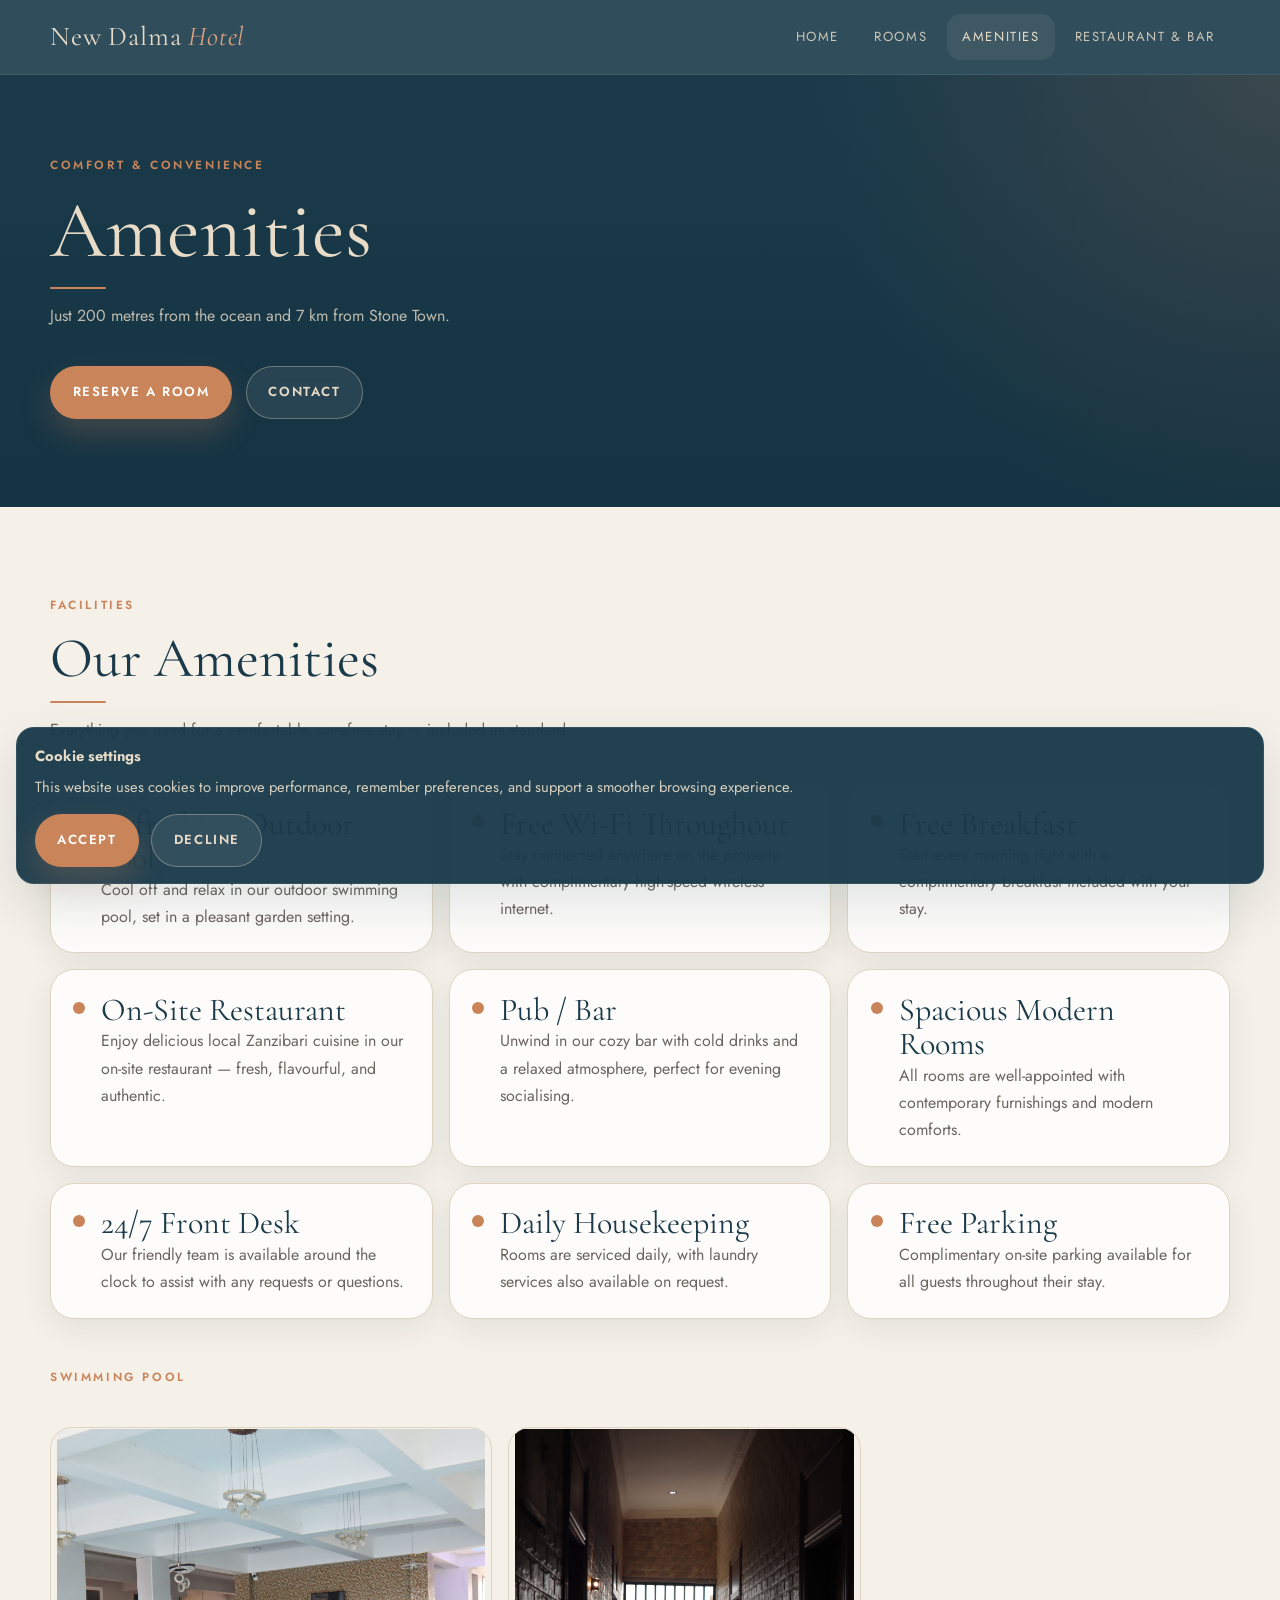
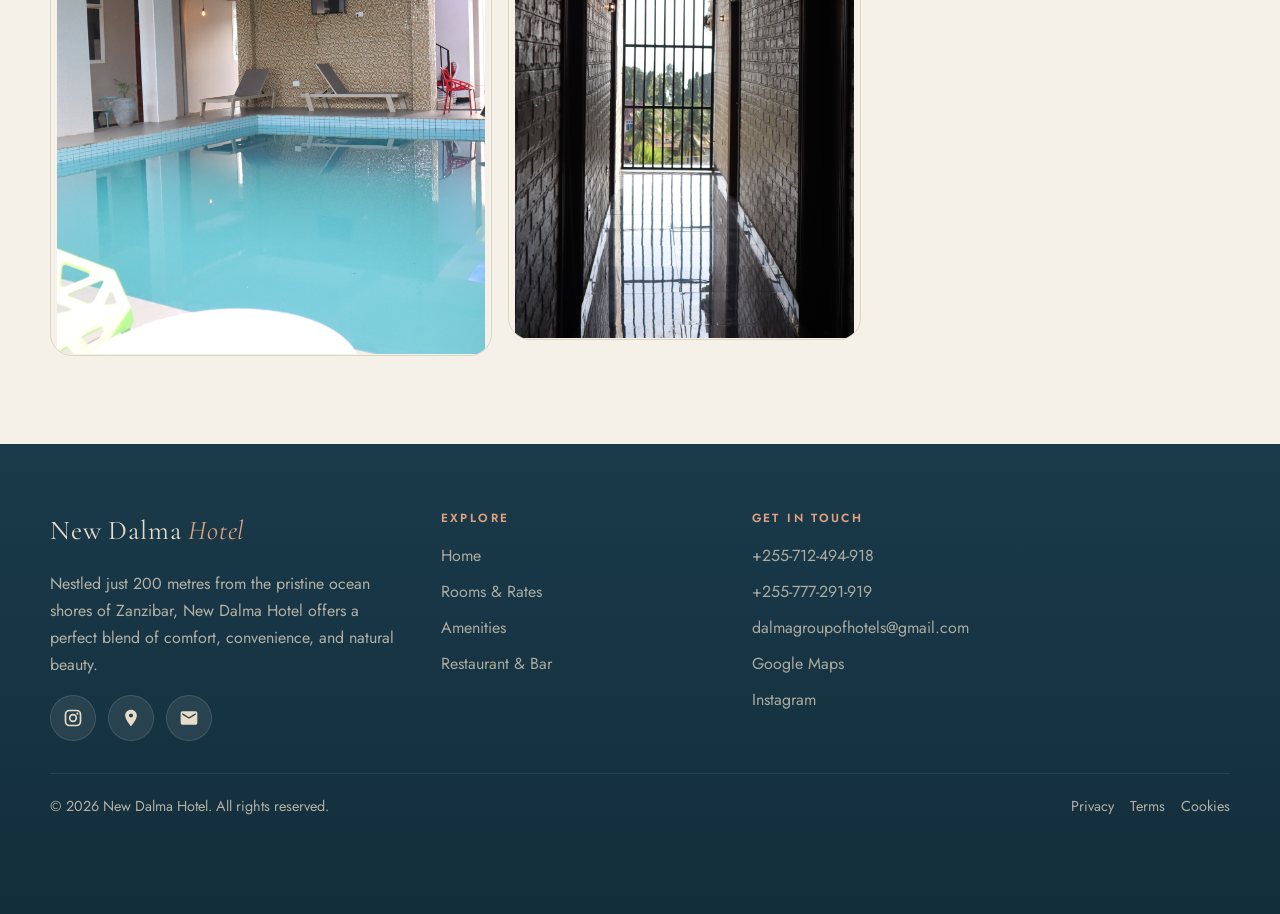
==== amenities.html @ da133672 "Add files via upload" ====
<!DOCTYPE html>
<html lang="en"><head>
<meta charset="utf-8"/>
<meta content="width=device-width, initial-scale=1.0" name="viewport"/>
<meta content="IE=edge" http-equiv="X-UA-Compatible"/>
<title>Amenities — New Dalma Hotel</title>
<meta content="New Dalma Hotel in Bububu, Zanzibar. Just 200 metres from the ocean and 7 km from Stone Town, with comfortable rooms, free breakfast, free Wi-Fi, swimming pool, restaurant, pub / bar, and 24/7 front desk." name="description"/>
<meta content="index, follow" name="robots"/>
<meta content="#1a3a4a" name="theme-color"/>
<meta content="telephone=no, email=no, address=no" name="format-detection"/>
<meta content="website" property="og:type"/>
<meta content="Amenities — New Dalma Hotel" property="og:title"/>
<meta content="New Dalma Hotel in Bububu, Zanzibar. Just 200 metres from the ocean and 7 km from Stone Town, with comfortable rooms, free breakfast, free Wi-Fi, swimming pool, restaurant, pub / bar, and 24/7 front desk." property="og:description"/>
<meta content="hotel-exterior.jpg" property="og:image"/>
<meta content="New Dalma Hotel" property="og:site_name"/>
<meta content="en_US" property="og:locale"/>
<meta content="summary_large_image" name="twitter:card"/>
<meta content="Amenities — New Dalma Hotel" name="twitter:title"/>
<meta content="New Dalma Hotel in Bububu, Zanzibar. Just 200 metres from the ocean and 7 km from Stone Town, with comfortable rooms, free breakfast, free Wi-Fi, swimming pool, restaurant, pub / bar, and 24/7 front desk." name="twitter:description"/>
<meta content="hotel-exterior.jpg" name="twitter:image"/>
<link href="https://fonts.googleapis.com" rel="preconnect"/>
<link crossorigin="" href="https://fonts.gstatic.com" rel="preconnect"/>
<link href="https://fonts.googleapis.com/css2?family=Cormorant+Garamond:wght@300;400;500;600&amp;family=Jost:wght@300;400;500;600&amp;display=swap" rel="stylesheet"/>
<script type="application/ld+json">
  {
    "@context": "https://schema.org",
    "@type": "Hotel",
    "name": "New Dalma Hotel",
    "description": "New Dalma Hotel in Bububu, Zanzibar. Just 200 metres from the ocean and 7 km from Stone Town, with comfortable rooms, free breakfast, free Wi-Fi, swimming pool, restaurant, pub / bar, and 24/7 front desk.",
    "priceRange": "$30-$50",
    "telephone": ["+255-712-494-918", "+255-777-291-919"],
    "email": "dalmagroupofhotels@gmail.com",
    "address": {
      "@type": "PostalAddress",
      "addressLocality": "Bububu",
      "addressRegion": "Zanzibar",
      "addressCountry": "TZ"
    },
    "amenityFeature": [
      {"@type":"LocationFeatureSpecification","name":"Refreshing Outdoor Pool","value":true},
      {"@type":"LocationFeatureSpecification","name":"Free Wi-Fi Throughout","value":true},
      {"@type":"LocationFeatureSpecification","name":"Free Breakfast","value":true},
      {"@type":"LocationFeatureSpecification","name":"On-Site Restaurant","value":true},
      {"@type":"LocationFeatureSpecification","name":"Pub / Bar","value":true},
      {"@type":"LocationFeatureSpecification","name":"Spacious Modern Rooms","value":true},
      {"@type":"LocationFeatureSpecification","name":"24/7 Front Desk","value":true},
      {"@type":"LocationFeatureSpecification","name":"Daily Housekeeping","value":true},
      {"@type":"LocationFeatureSpecification","name":"Free Parking","value":true}
    ],
    "sameAs": [
      "https://instagram.com/dalmalodge"
    ]
  }
  </script>
<link href="shared.css" rel="stylesheet"/></head><body><a class="skip-link" href="#main-content">Skip to content</a><header aria-label="Main header" class="site-header">
<div class="container nav-wrap">
<a aria-label="New Dalma Hotel home" class="brand" href="index.html">New Dalma <span>Hotel</span></a>
<button aria-controls="navPanel" aria-expanded="false" aria-label="Open menu" class="nav-toggle" id="navToggle" type="button">
<span aria-hidden="true" class="nav-toggle-bars"></span>
</button>
<nav aria-label="Primary navigation" class="nav-panel" id="navPanel">
<ul class="nav-list">
<li><a class="nav-link" href="index.html">Home</a></li>
<li><a class="nav-link" href="rooms.html">Rooms</a></li>
<li><a class="nav-link active" href="amenities.html">Amenities</a></li>
<li><a class="nav-link" href="restaurant.html">Restaurant &amp; Bar</a></li>

</ul>
</nav>
</div>
</header><main class="page-main" id="main-content"><section aria-label="Amenities" class="page-hero">
<div class="container reveal">
<div class="section-header">
<span class="eyebrow">Comfort &amp; Convenience</span>
<h1 style="font-size:clamp(2.8rem,7vw,5rem); color: var(--sand);">Amenities</h1>
<div class="divider"></div>
<p>Just 200 metres from the ocean and 7 km from Stone Town.</p>
<div class="hero-actions"><a class="btn" href="index.html#enquiry">Reserve a Room</a><a class="btn-secondary" href="index.html#enquiry">Contact</a></div>
</div>
</div>
</section><section aria-label="Amenities" class="section soft" id="amenities">
<div class="container">
<div class="section-header reveal">
<div class="eyebrow">Facilities</div>
<h2>Our Amenities</h2>
<div class="divider"></div>
<p class="lead">Everything you need for a comfortable, carefree stay — included as standard.</p>
</div>
<div class="amenity-grid">
<article class="amenity-card reveal"><span aria-hidden="true" class="amenity-dot"></span><div><h3>Refreshing Outdoor Pool</h3><p>Cool off and relax in our outdoor swimming pool, set in a pleasant garden setting.</p></div></article>
<article class="amenity-card reveal"><span aria-hidden="true" class="amenity-dot"></span><div><h3>Free Wi-Fi Throughout</h3><p>Stay connected anywhere on the property with complimentary high-speed wireless internet.</p></div></article>
<article class="amenity-card reveal"><span aria-hidden="true" class="amenity-dot"></span><div><h3>Free Breakfast</h3><p>Start every morning right with a complimentary breakfast included with your stay.</p></div></article>
<article class="amenity-card reveal"><span aria-hidden="true" class="amenity-dot"></span><div><h3>On-Site Restaurant</h3><p>Enjoy delicious local Zanzibari cuisine in our on-site restaurant — fresh, flavourful, and authentic.</p></div></article>
<article class="amenity-card reveal"><span aria-hidden="true" class="amenity-dot"></span><div><h3>Pub / Bar</h3><p>Unwind in our cozy bar with cold drinks and a relaxed atmosphere, perfect for evening socialising.</p></div></article>
<article class="amenity-card reveal"><span aria-hidden="true" class="amenity-dot"></span><div><h3>Spacious Modern Rooms</h3><p>All rooms are well-appointed with contemporary furnishings and modern comforts.</p></div></article>
<article class="amenity-card reveal"><span aria-hidden="true" class="amenity-dot"></span><div><h3>24/7 Front Desk</h3><p>Our friendly team is available around the clock to assist with any requests or questions.</p></div></article>
<article class="amenity-card reveal"><span aria-hidden="true" class="amenity-dot"></span><div><h3>Daily Housekeeping</h3><p>Rooms are serviced daily, with laundry services also available on request.</p></div></article>
<article class="amenity-card reveal"><span aria-hidden="true" class="amenity-dot"></span><div><h3>Free Parking</h3><p>Complimentary on-site parking available for all guests throughout their stay.</p></div></article>
</div>
<div class="section-header reveal" style="margin-top:3rem;">
<div class="eyebrow">Swimming Pool</div>
</div>
<div class="gallery-grid">
<button aria-label="Open Pool image" class="gallery-item featured reveal lightbox-trigger" data-alt="Pool" data-src="IMG_1701.jpg" type="button">
<img alt="Pool" decoding="async" loading="lazy" src="IMG_1701.jpg"/>
</button>
<button aria-label="Open Hotel image" class="gallery-item reveal lightbox-trigger" data-alt="Hotel" data-src="IMG_1392.jpg" type="button">
<img alt="Hotel" decoding="async" loading="lazy" src="IMG_1392.jpg"/>
</button>
</div>
</div>
</section></main><footer class="site-footer">
<div class="container footer-grid">
<div>
<a aria-label="New Dalma Hotel home" class="brand" href="index.html">New Dalma <span>Hotel</span></a>
<p style="margin-top:1rem;max-width:42ch;">Nestled just 200 metres from the pristine ocean shores of Zanzibar, New Dalma Hotel offers a perfect blend of comfort, convenience, and natural beauty.</p>
<div aria-label="Social links" class="social-row">
<a aria-label="Instagram" class="social-link" href="https://instagram.com/dalmalodge" rel="noopener noreferrer" target="_blank">
<svg viewbox="0 0 24 24"><path d="M7.8 2h8.4A5.8 5.8 0 0 1 22 7.8v8.4a5.8 5.8 0 0 1-5.8 5.8H7.8A5.8 5.8 0 0 1 2 16.2V7.8A5.8 5.8 0 0 1 7.8 2zm0 2A3.8 3.8 0 0 0 4 7.8v8.4A3.8 3.8 0 0 0 7.8 20h8.4a3.8 3.8 0 0 0 3.8-3.8V7.8A3.8 3.8 0 0 0 16.2 4H7.8zm9.45 1.5a1.25 1.25 0 1 1 0 2.5 1.25 1.25 0 0 1 0-2.5zM12 7a5 5 0 1 1 0 10 5 5 0 0 1 0-10zm0 2a3 3 0 1 0 0 6 3 3 0 0 0 0-6z"></path></svg>
</a>
<a aria-label="Google Maps" class="social-link" href="https://maps.app.goo.gl/Eh9QVuiL6pCDU5MWA?g_st=aw" rel="noopener noreferrer" target="_blank">
<svg viewbox="0 0 24 24"><path d="M12 2C8.13 2 5 5.13 5 9c0 5.25 7 13 7 13s7-7.75 7-13c0-3.87-3.13-7-7-7zm0 9.5A2.5 2.5 0 1 1 12 6.5a2.5 2.5 0 0 1 0 5z"></path></svg>
</a>
<a aria-label="Email" class="social-link" href="mailto:dalmagroupofhotels@gmail.com">
<svg viewbox="0 0 24 24"><path d="M20 4H4a2 2 0 0 0-2 2v12a2 2 0 0 0 2 2h16a2 2 0 0 0 2-2V6a2 2 0 0 0-2-2zm0 4-8 5-8-5V6l8 5 8-5v2z"></path></svg>
</a>
</div>
</div>
<div>
<div class="footer-title">Explore</div>
<ul class="footer-list">
<li><a href="index.html">Home</a></li>
<li><a href="rooms.html">Rooms &amp; Rates</a></li>
<li><a href="amenities.html">Amenities</a></li>
<li><a href="restaurant.html">Restaurant &amp; Bar</a></li>
</ul>
</div>
<div>
<div class="footer-title">Get in Touch</div>
<ul class="footer-list">
<li><a href="tel:+255712494918">+255-712-494-918</a></li>
<li><a href="tel:+255777291919">+255-777-291-919</a></li>
<li><a href="mailto:dalmagroupofhotels@gmail.com">dalmagroupofhotels@gmail.com</a></li>
<li><a href="https://maps.app.goo.gl/Eh9QVuiL6pCDU5MWA?g_st=aw" rel="noopener noreferrer" target="_blank">Google Maps</a></li>
<li><a href="https://instagram.com/dalmalodge" rel="noopener noreferrer" target="_blank">Instagram</a></li>
</ul>
</div>
</div>
<div class="container footer-bottom">
<div>© <span id="year"></span> New Dalma Hotel. All rights reserved.</div>
<div class="footer-bottom-links">
<button class="js-open-policy" data-policy="privacy" type="button">Privacy</button>
<button class="js-open-policy" data-policy="terms" type="button">Terms</button>
<button class="js-open-policy" data-policy="cookies" type="button">Cookies</button>
</div>
</div>
</footer><button aria-label="Back to top" class="back-to-top" id="backToTop" type="button">↑</button><div aria-label="Cookie consent banner" aria-live="polite" class="cookie-banner" id="cookieBanner" role="dialog">
<strong style="display:block;margin-bottom:.35rem;color:var(--sand);">Cookie settings</strong>
<div>This website uses cookies to improve performance, remember preferences, and support a smoother browsing experience.</div>
<div class="cookie-actions">
<button class="btn" id="acceptCookies" type="button">Accept</button>
<button class="btn-secondary" id="declineCookies" type="button">Decline</button>
</div>
</div><div aria-hidden="true" class="lightbox" id="lightbox">
<div class="lightbox-box">
<button aria-label="Close image" class="lightbox-close" id="lightboxClose" type="button">×</button>
<img alt="Gallery Image" class="lightbox-img" id="lightboxImg" src=""/>
</div>
</div><div aria-hidden="true" class="dialog-backdrop" id="bookingDialog">
<div aria-labelledby="bookingDialogTitle" aria-modal="true" class="modal-box" role="dialog">
<button aria-label="Close booking form" class="dialog-close" id="bookingDialogClose" type="button">×</button>
<div class="section-header" style="margin-bottom:1.25rem;">
<div class="eyebrow">Reservations</div>
<h2 id="bookingDialogTitle">Book Your Stay</h2>
</div>
<div class="status-note">Fill in your details below. Clicking <strong>Submit Booking Request</strong> will open your email client with a pre-filled message to our reservations team at <strong><a href="mailto:dalmagroupofhotels@gmail.com">dalmagroupofhotels@gmail.com</a></strong>.</div>
<div aria-live="polite" class="success-message" id="bookingModalSuccess" role="status" style="margin-top:1rem;">Your booking request was prepared successfully.</div>
<form id="bookingModalForm" novalidate="" style="margin-top:1rem;">
<div class="form-grid">
<div class="field">
<label for="m-name">Full Name</label>
<input autocomplete="name" id="m-name" name="name" placeholder="Your name" required="" type="text"/>
<span class="error">Please enter your full name.</span>
</div>
<div class="form-row">
<div class="field">
<label for="m-checkin">Check-In Date</label>
<input id="m-checkin" name="checkin" required="" type="date"/>
<span class="error">Please choose a valid check-in date.</span>
</div>
<div class="field">
<label for="m-checkout">Check-Out Date</label>
<input id="m-checkout" name="checkout" required="" type="date"/>
<span class="error">Please choose a valid check-out date.</span>
</div>
</div>
<div class="form-row">
<div class="field">
<label for="m-rooms">Number of Rooms</label>
<input id="m-rooms" inputmode="numeric" min="1" name="rooms" placeholder="1" required="" step="1" type="number"/>
<span class="error">Please enter at least 1 room.</span>
</div>
<div class="field">
<label for="m-room">Room Type</label>
<select id="m-room" name="room">
<option value="Standard (30 USD/night)">Standard — $30 / night</option>
<option value="Deluxe (40 USD/night)">Deluxe — $40 / night</option>
<option value="Suite (50 USD/night)">Suite — $50 / night</option>
</select>
<span class="error">Please select a room type.</span>
</div>
</div>
<div class="form-row">
<div class="field">
<label for="m-adults">Adults</label>
<input id="m-adults" inputmode="numeric" min="1" name="adults" placeholder="1" required="" step="1" type="number"/>
<span class="error">Please enter at least 1 adult.</span>
</div>
<div class="field">
<label for="m-children">Children</label>
<input id="m-children" inputmode="numeric" min="0" name="children" placeholder="0" step="1" type="number"/>
<span class="error">Please enter a valid number of children.</span>
</div>
</div>
<div class="field">
<label for="m-phone">Phone Number</label>
<input autocomplete="tel" id="m-phone" name="phone" placeholder="+1 234 567 8900" required="" type="tel"/>
<span class="error">Please enter your phone number.</span>
</div>
<div class="field">
<label for="m-message">Additional Message (optional)</label>
<textarea id="m-message" name="message" placeholder="Any special requests or questions…"></textarea>
<span class="error">Please enter a valid message.</span>
</div>
<div class="form-actions">
<button class="btn" type="submit">Submit Booking Request</button>
<div class="whatsapp-actions">
<button class="btn whatsapp-btn js-whatsapp" data-form="bookingModalForm" data-number="255712494918" type="button">WhatsApp · +255-712-494-918</button>
<button class="btn whatsapp-btn js-whatsapp" data-form="bookingModalForm" data-number="255777291919" type="button">WhatsApp · +255-777-291-919</button>
</div>
</div>
</div>
</form>
</div>
</div><div aria-hidden="true" class="dialog-backdrop" id="policyDialog">
<div aria-labelledby="policyDialogTitle" aria-modal="true" class="modal-box" role="dialog">
<button aria-label="Close policy" class="dialog-close" id="policyDialogClose" type="button">×</button>
<div class="section-header" style="margin-bottom:1.25rem;">
<div class="eyebrow">Information</div>
<h2 id="policyDialogTitle">Privacy</h2>
</div>
<div class="policy-card" style="padding:1.5rem;">
<div id="policyDialogContent"></div>
</div>
</div>
</div><script src="shared.js"></script></body></html>
---- shared.css ----
:root {
      --ocean: #1a3a4a;
      --ocean-mid: #245068;
      --sand: #e8dcc8;
      --sand-light: #f5f0e8;
      --coral: #c9845a;
      --coral-light: #dfa080;
      --white: #fdfcfa;
      --text: #2c2c2c;
      --text-light: #6b6560;
      --border: #ddd5c3;
      --shadow: 0 20px 50px rgba(26, 58, 74, 0.12);
      --shadow-soft: 0 10px 30px rgba(26, 58, 74, 0.08);
      --radius: 20px;
      --radius-sm: 12px;
      --container: min(1180px, calc(100% - 2rem));
      --nav-height: 74px;
      --transition: 240ms cubic-bezier(.2, .8, .2, 1);
    }

    *, *::before, *::after { box-sizing: border-box; }
    html { scroll-behavior: smooth; }
    body {
      margin: 0;
      font-family: 'Jost', sans-serif;
      color: var(--text);
      background: var(--white);
      line-height: 1.7;
      text-rendering: optimizeLegibility;
      -webkit-font-smoothing: antialiased;
    }

    img { max-width: 100%; display: block; }
    button, input, select, textarea { font: inherit; }
    a { color: inherit; }
    :focus-visible {
      outline: 3px solid var(--coral-light);
      outline-offset: 3px;
      border-radius: 6px;
    }

    .sr-only {
      position: absolute;
      width: 1px;
      height: 1px;
      padding: 0;
      margin: -1px;
      overflow: hidden;
      clip: rect(0, 0, 0, 0);
      white-space: nowrap;
      border: 0;
    }

    .skip-link {
      position: absolute;
      top: -100px;
      left: 1rem;
      background: var(--ocean);
      color: var(--white);
      padding: .75rem 1rem;
      z-index: 5000;
      text-decoration: none;
      border-radius: 8px;
    }
    .skip-link:focus { top: 1rem; }

    .container { width: var(--container); margin-inline: auto; }
    .section { padding: 5.5rem 0; }
    .section.soft { background: var(--sand-light); }
    .section.dark {
      background: linear-gradient(180deg, var(--ocean) 0%, #153342 100%);
      color: rgba(232, 220, 200, .82);
    }

    .section-header {
      display: flex;
      flex-direction: column;
      gap: .8rem;
      margin-bottom: 2.5rem;
    }
    .eyebrow {
      font-size: .74rem;
      letter-spacing: .22em;
      text-transform: uppercase;
      color: var(--coral);
      font-weight: 600;
    }
    .dark .eyebrow { color: var(--coral-light); }
    h1, h2, h3, h4 {
      font-family: 'Cormorant Garamond', serif;
      line-height: 1.08;
      margin: 0;
      font-weight: 400;
    }
    h1 { font-size: clamp(3rem, 8vw, 6rem); }
    h2 { font-size: clamp(2.2rem, 5vw, 3.5rem); color: var(--ocean); }
    .dark h2, .dark h3 { color: var(--sand); }
    h3 { font-size: clamp(1.5rem, 3vw, 2rem); color: var(--ocean); }
    p { margin: 0; }
    .lead { max-width: 64ch; color: var(--text-light); }
    .dark .lead, .dark p { color: rgba(232, 220, 200, .76); }
    .divider {
      width: 56px;
      height: 2px;
      background: var(--coral);
      border-radius: 999px;
    }

    .btn,
    .btn-secondary,
    .btn-ghost {
      display: inline-flex;
      align-items: center;
      justify-content: center;
      gap: .6rem;
      min-height: 48px;
      padding: .9rem 1.35rem;
      border-radius: 999px;
      border: 1px solid transparent;
      text-decoration: none;
      cursor: pointer;
      font-size: .82rem;
      font-weight: 600;
      letter-spacing: .12em;
      text-transform: uppercase;
      transition: transform var(--transition), background var(--transition), color var(--transition), border-color var(--transition), box-shadow var(--transition);
    }
    .btn {
      background: var(--coral);
      color: var(--white);
      box-shadow: 0 14px 30px rgba(201, 132, 90, .25);
    }
    .btn:hover { background: var(--coral-light); transform: translateY(-2px); }
    .btn-secondary {
      background: rgba(253, 252, 250, .08);
      color: var(--sand);
      border-color: rgba(232, 220, 200, .35);
      backdrop-filter: blur(8px);
    }
    .btn-secondary:hover {
      background: rgba(232, 220, 200, .14);
      border-color: rgba(232, 220, 200, .55);
      transform: translateY(-2px);
    }
    .btn-ghost {
      background: transparent;
      color: var(--ocean);
      border-color: var(--border);
    }
    .btn-ghost:hover { background: var(--sand-light); }

    header.site-header {
      position: sticky;
      top: 0;
      z-index: 1000;
      backdrop-filter: blur(18px);
      background: rgba(26, 58, 74, .9);
      border-bottom: 1px solid rgba(255,255,255,.08);
    }
    .nav-wrap {
      min-height: var(--nav-height);
      display: flex;
      align-items: center;
      justify-content: space-between;
      gap: 1rem;
    }
    .brand {
      font-family: 'Cormorant Garamond', serif;
      font-size: 1.7rem;
      letter-spacing: .03em;
      color: var(--sand);
      text-decoration: none;
      white-space: nowrap;
    }
    .brand span { color: var(--coral-light); font-style: italic; }
    .nav-toggle {
      display: inline-flex;
      width: 48px;
      height: 48px;
      border: 1px solid rgba(232, 220, 200, .25);
      background: transparent;
      border-radius: 999px;
      align-items: center;
      justify-content: center;
      color: var(--sand);
    }
    .nav-toggle-bars,
    .nav-toggle-bars::before,
    .nav-toggle-bars::after {
      display: block;
      width: 18px;
      height: 2px;
      border-radius: 999px;
      background: currentColor;
      content: "";
      transition: transform var(--transition), opacity var(--transition);
    }
    .nav-toggle-bars::before { transform: translateY(-6px); }
    .nav-toggle-bars::after { transform: translateY(4px); }
    .nav-toggle[aria-expanded="true"] .nav-toggle-bars { background: transparent; }
    .nav-toggle[aria-expanded="true"] .nav-toggle-bars::before { transform: rotate(45deg); }
    .nav-toggle[aria-expanded="true"] .nav-toggle-bars::after { transform: rotate(-45deg) translate(1px, -1px); }

    .nav-panel {
      position: absolute;
      inset: calc(100% + .5rem) 1rem auto 1rem;
      background: rgba(20, 46, 59, .98);
      border: 1px solid rgba(255,255,255,.08);
      border-radius: 24px;
      box-shadow: var(--shadow);
      padding: .75rem;
      display: none;
    }
    .nav-panel.open { display: block; }
    .nav-list {
      list-style: none;
      display: grid;
      gap: .35rem;
      margin: 0;
      padding: 0;
    }
    .nav-list a {
      display: block;
      padding: .95rem 1rem;
      text-decoration: none;
      color: rgba(232, 220, 200, .85);
      border-radius: 14px;
      font-size: .9rem;
    }
    .nav-list a:hover,
    .nav-list a.active {
      background: rgba(232, 220, 200, .08);
      color: var(--sand);
    }
    .nav-cta { margin-top: .5rem; }

    .hero {
      position: relative;
      min-height: min(900px, calc(100svh - var(--nav-height)));
      display: grid;
      align-items: end;
      overflow: clip;
      background: var(--ocean);
      isolation: isolate;
    }
    .hero-slider,
    .hero-slider-track,
    .hero-slide {
      position: absolute;
      inset: 0;
    }
    .hero-slide {
      opacity: 0;
      transition: opacity 900ms ease;
      background-size: cover;
      background-position: center;
      transform: scale(1.05);
    }
    .hero-slide.active { opacity: 1; animation: heroZoom 12s ease forwards; }
    @keyframes heroZoom {
      from { transform: scale(1.02); }
      to { transform: scale(1.09); }
    }
    .hero-overlay {
      position: absolute;
      inset: 0;
      background:
        linear-gradient(180deg, rgba(8, 20, 29, .22) 0%, rgba(8, 20, 29, .62) 60%, rgba(8, 20, 29, .86) 100%),
        linear-gradient(120deg, rgba(26, 58, 74, .52) 0%, rgba(26, 58, 74, .08) 48%, rgba(201, 132, 90, .10) 100%);
    }
    .hero-inner {
      position: relative;
      z-index: 1;
      width: var(--container);
      margin-inline: auto;
      padding: 4rem 0 2rem;
      display: grid;
      gap: 2.5rem;
      align-items: end;
    }
    .hero-copy {
      max-width: 760px;
      color: var(--white);
      padding-top: 4rem;
    }
    .hero-copy .eyebrow { color: var(--coral-light); }
    .hero-copy p {
      color: rgba(232, 220, 200, .86);
      font-size: 1.05rem;
      max-width: 54ch;
      margin-top: 1rem;
    }
    .hero-actions {
      display: flex;
      flex-wrap: wrap;
      gap: .85rem;
      margin-top: 2rem;
    }
    .hero-stats {
      display: grid;
      grid-template-columns: repeat(2, minmax(0, 1fr));
      gap: .85rem;
    }
    .stat-card {
      background: rgba(253, 252, 250, .08);
      border: 1px solid rgba(253, 252, 250, .12);
      border-radius: 22px;
      padding: 1rem 1.1rem;
      backdrop-filter: blur(12px);
    }
    .stat-card strong {
      display: block;
      font-family: 'Cormorant Garamond', serif;
      font-size: 1.8rem;
      color: var(--sand);
      font-weight: 500;
    }
    .stat-card span {
      font-size: .76rem;
      letter-spacing: .14em;
      text-transform: uppercase;
      color: rgba(232, 220, 200, .72);
    }
    .hero-dots {
      display: inline-flex;
      gap: .5rem;
      margin-top: 1rem;
    }
    .hero-dot {
      width: 10px;
      height: 10px;
      border-radius: 999px;
      border: 1px solid rgba(253, 252, 250, .55);
      background: transparent;
      cursor: pointer;
      padding: 0;
    }
    .hero-dot.active { background: var(--sand); }

    .welcome-grid,
    .contact-grid,
    .restaurant-grid,
    .story-grid {
      display: grid;
      gap: 2rem;
    }
    .story-grid,
    .restaurant-grid,
    .contact-grid { align-items: start; }

    .image-card {
      position: relative;
      overflow: hidden;
      border-radius: 28px;
      box-shadow: var(--shadow);
      min-height: 320px;
      background: var(--sand-light);
    }
    .image-card img {
      width: 100%;
      height: 100%;
      object-fit: cover;
      transition: transform 700ms ease;
    }
    .image-card:hover img { transform: scale(1.05); }
    .floating-badge {
      position: absolute;
      left: 1rem;
      bottom: 1rem;
      background: rgba(201, 132, 90, .96);
      color: var(--white);
      padding: 1rem 1.2rem;
      border-radius: 20px;
      box-shadow: 0 12px 30px rgba(201, 132, 90, .25);
    }
    .floating-badge strong {
      display: block;
      font-family: 'Cormorant Garamond', serif;
      font-size: 2rem;
      line-height: 1;
      font-weight: 500;
    }
    .floating-badge span {
      display: block;
      font-size: .72rem;
      letter-spacing: .14em;
      text-transform: uppercase;
      margin-top: .4rem;
    }

    .feature-grid,
    .amenity-grid,
    .footer-grid,
    .rooms-grid,
    .gallery-grid,
    .dining-gallery,
    .room-gallery-grid {
      display: grid;
      gap: 1rem;
    }

    .feature-card,
    .amenity-card,
    .room-card,
    .info-card,
    .testimonial-card,
    .policy-card {
      background: var(--white);
      border: 1px solid var(--border);
      border-radius: 24px;
      box-shadow: var(--shadow-soft);
    }

    .feature-card {
      padding: 1.6rem;
      transition: transform var(--transition), box-shadow var(--transition), border-color var(--transition);
    }
    .feature-card:hover,
    .room-card:hover,
    .amenity-card:hover,
    .info-card:hover {
      transform: translateY(-4px);
      box-shadow: var(--shadow);
      border-color: rgba(201, 132, 90, .28);
    }
    .feature-icon {
      width: 54px;
      height: 54px;
      border-radius: 18px;
      display: grid;
      place-items: center;
      background: var(--ocean);
      color: var(--sand);
      margin-bottom: 1rem;
    }
    .feature-icon svg { width: 24px; height: 24px; fill: currentColor; }
    .feature-card p,
    .room-card p,
    .amenity-card p,
    .info-card p { color: var(--text-light); }

    .gallery-grid { grid-template-columns: repeat(2, minmax(0, 1fr)); }
    .gallery-item,
    .room-gallery-item,
    .dining-gallery-item {
      position: relative;
      overflow: hidden;
      min-height: 180px;
      border-radius: 22px;
      border: 1px solid var(--border);
      background: var(--sand-light);
      cursor: pointer;
    }
    .gallery-item img,
    .room-gallery-item img,
    .dining-gallery-item img {
      width: 100%;
      height: 100%;
      object-fit: cover;
      transition: transform 700ms ease, filter var(--transition);
    }
    .gallery-item:hover img,
    .room-gallery-item:hover img,
    .dining-gallery-item:hover img { transform: scale(1.08); }
    .gallery-item::after,
    .room-gallery-item::after,
    .dining-gallery-item::after {
      content: "View";
      position: absolute;
      inset: auto auto 1rem 1rem;
      color: var(--white);
      font-size: .72rem;
      letter-spacing: .15em;
      text-transform: uppercase;
      opacity: 0;
      transition: opacity var(--transition);
      z-index: 2;
    }
    .gallery-item::before,
    .room-gallery-item::before,
    .dining-gallery-item::before {
      content: "";
      position: absolute;
      inset: 0;
      background: linear-gradient(180deg, rgba(26, 58, 74, 0) 35%, rgba(26, 58, 74, .42) 100%);
      opacity: 0;
      transition: opacity var(--transition);
      z-index: 1;
    }
    .gallery-item:hover::before,
    .gallery-item:hover::after,
    .room-gallery-item:hover::before,
    .room-gallery-item:hover::after,
    .dining-gallery-item:hover::before,
    .dining-gallery-item:hover::after { opacity: 1; }
    .gallery-item.featured { min-height: 380px; }

    .checkin-bar {
      display: grid;
      grid-template-columns: repeat(2, minmax(0, 1fr));
      gap: 1rem;
      margin-bottom: 2rem;
    }
    .checkin-item {
      background: linear-gradient(180deg, var(--ocean) 0%, #173646 100%);
      color: var(--sand);
      border-radius: 24px;
      padding: 1.2rem;
      border: 1px solid rgba(255,255,255,.07);
      box-shadow: var(--shadow-soft);
    }
    .checkin-item span {
      display: block;
      font-size: .72rem;
      letter-spacing: .16em;
      text-transform: uppercase;
      color: var(--coral-light);
      margin-bottom: .4rem;
    }
    .checkin-item strong {
      font-family: 'Cormorant Garamond', serif;
      font-size: 1.8rem;
      font-weight: 500;
    }

    .room-card { overflow: hidden; }
    .room-media {
      aspect-ratio: 4 / 3;
      overflow: hidden;
      background: var(--sand-light);
    }
    .room-media img {
      width: 100%;
      height: 100%;
      object-fit: cover;
      transition: transform 700ms ease;
    }
    .room-card:hover .room-media img { transform: scale(1.06); }
    .room-content { padding: 1.5rem; }
    .room-price {
      display: flex;
      align-items: baseline;
      gap: .35rem;
      margin: 1rem 0 1.25rem;
    }
    .room-price strong {
      font-family: 'Cormorant Garamond', serif;
      font-size: 2.2rem;
      color: var(--coral);
      font-weight: 500;
    }
    .room-price span {
      font-size: .8rem;
      color: var(--text-light);
      letter-spacing: .08em;
      text-transform: uppercase;
    }

    .amenity-card {
      padding: 1.4rem;
      display: flex;
      gap: 1rem;
      align-items: flex-start;
    }
    .amenity-dot {
      width: 12px;
      height: 12px;
      border-radius: 999px;
      background: var(--coral);
      margin-top: .55rem;
      flex: 0 0 auto;
    }

    .slider-shell {
      position: relative;
      overflow: hidden;
      border-radius: 28px;
    }
    .slider-track {
      display: flex;
      transition: transform 500ms ease;
      will-change: transform;
    }
    .slider-slide { min-width: 100%; }
    .slider-controls {
      display: flex;
      align-items: center;
      gap: .65rem;
      margin-top: 1rem;
    }
    .slider-btn {
      width: 44px;
      height: 44px;
      border-radius: 999px;
      border: 1px solid var(--border);
      background: var(--white);
      color: var(--ocean);
      cursor: pointer;
      box-shadow: var(--shadow-soft);
    }
    .slider-pagination {
      display: inline-flex;
      gap: .45rem;
      align-items: center;
    }
    .slider-pagination button {
      width: 9px;
      height: 9px;
      border-radius: 999px;
      border: 0;
      background: rgba(26, 58, 74, .2);
      padding: 0;
      cursor: pointer;
    }
    .slider-pagination button.active { background: var(--coral); }

    .testimonial-card {
      padding: 1.8rem;
      min-height: 250px;
      display: flex;
      flex-direction: column;
      justify-content: space-between;
    }
    .testimonial-card blockquote {
      margin: 0;
      font-family: 'Cormorant Garamond', serif;
      font-size: clamp(1.55rem, 3vw, 2.2rem);
      line-height: 1.2;
      color: var(--ocean);
    }
    .testimonial-card p { margin-top: 1rem; }

    .restaurant-grid .image-card,
    .contact-map,
    .contact-form-card,
    .contact-info-card,
    .booking-card {
      border-radius: 28px;
      overflow: hidden;
      box-shadow: var(--shadow);
    }
    .info-card,
    .contact-form-card,
    .booking-card {
      background: var(--white);
      border: 1px solid var(--border);
      padding: 1.5rem;
    }
    .info-list {
      display: grid;
      gap: 1rem;
      margin-top: 1.5rem;
    }
    .info-row {
      display: flex;
      gap: 1rem;
      align-items: flex-start;
    }
    .info-icon {
      width: 48px;
      height: 48px;
      border-radius: 16px;
      background: rgba(26, 58, 74, .08);
      color: var(--ocean);
      display: grid;
      place-items: center;
      flex: 0 0 auto;
    }
    .info-icon svg { width: 20px; height: 20px; fill: currentColor; }
    .info-label {
      font-size: .72rem;
      letter-spacing: .16em;
      text-transform: uppercase;
      color: var(--coral);
      margin-bottom: .25rem;
      font-weight: 600;
    }
    .info-value a {
      text-decoration: none;
      border-bottom: 1px solid rgba(26,58,74,.18);
    }
    .info-value a:hover { color: var(--coral); border-color: var(--coral); }

    .map-embed {
      width: 100%;
      min-height: 320px;
      border: 0;
      display: block;
      background: var(--sand-light);
    }
    .location-note {
      margin-top: 1rem;
      padding: 1.1rem 1.2rem;
      background: rgba(26, 58, 74, .04);
      border-radius: 18px;
      color: var(--text-light);
    }

    .form-grid,
    .form-row {
      display: grid;
      gap: 1rem;
    }
    .field {
      display: flex;
      flex-direction: column;
      gap: .45rem;
    }
    .field label {
      font-size: .72rem;
      letter-spacing: .14em;
      text-transform: uppercase;
      color: var(--ocean);
      font-weight: 600;
    }
    .field input,
    .field select,
    .field textarea {
      width: 100%;
      border: 1px solid var(--border);
      border-radius: 16px;
      padding: .95rem 1rem;
      background: #fff;
      transition: border-color var(--transition), box-shadow var(--transition), background var(--transition);
    }
    .field input:focus,
    .field select:focus,
    .field textarea:focus {
      border-color: var(--ocean-mid);
      box-shadow: 0 0 0 4px rgba(36, 80, 104, .12);
      outline: none;
    }
    .field textarea { min-height: 140px; resize: vertical; }
    .field .error {
      display: none;
      color: #8a2f2f;
      font-size: .85rem;
      line-height: 1.4;
    }
    .field.invalid input,
    .field.invalid select,
    .field.invalid textarea {
      border-color: #b74a4a;
      box-shadow: 0 0 0 4px rgba(183, 74, 74, .12);
    }
    .field.invalid .error { display: block; }
    .form-actions {
      display: grid;
      gap: .75rem;
      margin-top: .5rem;
    }
    .success-message,
    .cookie-banner,
    .status-note {
      border-radius: 18px;
      padding: 1rem 1.1rem;
      font-size: .92rem;
    }
    .success-message {
      display: none;
      background: rgba(26, 58, 74, .08);
      color: var(--ocean);
      border: 1px solid rgba(26, 58, 74, .14);
    }
    .success-message.show { display: block; }
    .status-note {
      background: var(--sand-light);
      border: 1px solid var(--border);
      color: var(--text-light);
    }
    .whatsapp-actions {
      display: grid;
      gap: .75rem;
    }
    .whatsapp-btn {
      background: #25D366;
      color: white;
      box-shadow: 0 14px 28px rgba(37, 211, 102, .22);
    }
    .whatsapp-btn:hover { transform: translateY(-2px); filter: brightness(1.03); }

    footer.site-footer {
      background: linear-gradient(180deg, var(--ocean) 0%, #132e3b 100%);
      color: rgba(232, 220, 200, .74);
      padding: 4rem 0 6rem;
    }
    .footer-grid { gap: 2rem; }
    .footer-title {
      font-size: .74rem;
      letter-spacing: .2em;
      text-transform: uppercase;
      color: var(--coral-light);
      font-weight: 600;
      margin-bottom: .9rem;
    }
    .footer-list {
      list-style: none;
      padding: 0;
      margin: 0;
      display: grid;
      gap: .55rem;
    }
    .footer-list a {
      text-decoration: none;
      color: inherit;
      opacity: .95;
    }
    .footer-list a:hover { color: var(--sand); }

    .footer-enquiry-wrap { min-width: 0; }
    .footer-enquiry-card {
      max-width: 100%;
      margin-left: auto;
    }
    .footer-enquiry-card h3 {
      margin-top: 0;
    }
    .footer-enquiry-card .form-grid { gap: .9rem; }
    .social-row {
      display: flex;
      gap: .75rem;
      flex-wrap: wrap;
      margin-top: 1rem;
    }
    .social-link {
      display: inline-flex;
      align-items: center;
      justify-content: center;
      width: 46px;
      height: 46px;
      border-radius: 999px;
      background: rgba(253, 252, 250, .08);
      color: var(--sand);
      border: 1px solid rgba(253,252,250,.12);
      text-decoration: none;
    }
    .social-link svg { width: 20px; height: 20px; fill: currentColor; }
    .footer-bottom {
      margin-top: 2rem;
      padding-top: 1.25rem;
      border-top: 1px solid rgba(255,255,255,.08);
      font-size: .9rem;
      display: flex;
      flex-direction: column;
      gap: .8rem;
    }
    .footer-bottom-links {
      display: flex;
      gap: 1rem;
      flex-wrap: wrap;
    }
    .footer-bottom-links button,
    .footer-bottom-links a {
      background: none;
      border: 0;
      color: inherit;
      padding: 0;
      cursor: pointer;
      text-decoration: none;
    }

    .lightbox,
    .dialog-backdrop {
      position: fixed;
      inset: 0;
      background: rgba(8, 20, 29, .82);
      backdrop-filter: blur(10px);
      display: none;
      align-items: center;
      justify-content: center;
      z-index: 4000;
      padding: 1rem;
    }
    .lightbox.open,
    .dialog-backdrop.open { display: flex; }
    .lightbox-box {
      position: relative;
      width: min(1100px, 100%);
    }
    .lightbox-img {
      width: 100%;
      max-height: 82vh;
      object-fit: contain;
      border-radius: 26px;
      background: rgba(255,255,255,.04);
    }
    .modal-box {
      width: min(680px, 100%);
      max-height: 90vh;
      overflow: auto;
      background: var(--white);
      border-radius: 28px;
      border: 1px solid var(--border);
      box-shadow: 0 24px 80px rgba(0,0,0,.3);
      padding: 1.5rem;
    }
    .dialog-close,
    .lightbox-close,
    .back-to-top {
      width: 48px;
      height: 48px;
      border-radius: 999px;
      border: 1px solid rgba(255,255,255,.2);
      background: rgba(8, 20, 29, .25);
      color: var(--white);
      cursor: pointer;
      display: grid;
      place-items: center;
    }
    .dialog-close {
      position: sticky;
      top: 0;
      margin-left: auto;
      background: rgba(26,58,74,.06);
      color: var(--ocean);
      border: 1px solid var(--border);
      z-index: 2;
    }
    .lightbox-close {
      position: absolute;
      top: .75rem;
      right: .75rem;
    }

    .back-to-top {
      position: fixed;
      right: 1rem;
      bottom: 1rem;
      background: var(--ocean);
      border-color: transparent;
      box-shadow: var(--shadow);
      z-index: 1200;
      opacity: 0;
      pointer-events: none;
      transform: translateY(12px);
      transition: opacity var(--transition), transform var(--transition);
    }
    .back-to-top.show {
      opacity: 1;
      pointer-events: auto;
      transform: translateY(0);
    }

    .cookie-banner {
      position: fixed;
      left: 1rem;
      right: 1rem;
      bottom: 1rem;
      z-index: 3000;
      background: rgba(26, 58, 74, .96);
      color: rgba(232, 220, 200, .92);
      border: 1px solid rgba(255,255,255,.08);
      box-shadow: var(--shadow);
      display: none;
    }
    .cookie-banner.show { display: block; }
    .cookie-actions {
      display: flex;
      flex-wrap: wrap;
      gap: .75rem;
      margin-top: .9rem;
    }

    .reveal {
      opacity: 0;
      transform: translateY(18px);
      transition: opacity 700ms ease, transform 700ms ease;
    }
    .reveal.visible {
      opacity: 1;
      transform: translateY(0);
    }

    @media (min-width: 700px) {
      .hero-inner { grid-template-columns: 1.2fr .8fr; }
      .welcome-grid,
      .story-grid,
      .restaurant-grid,
      .contact-grid { grid-template-columns: repeat(2, minmax(0, 1fr)); }
      .footer-grid { grid-template-columns: repeat(2, minmax(0, 1fr)); }
      .feature-grid,
      .rooms-grid,
      .amenity-grid { grid-template-columns: repeat(3, minmax(0, 1fr)); }
      .gallery-grid { grid-template-columns: 1.25fr 1fr 1fr; }
      .gallery-grid .gallery-item:first-child { grid-row: span 2; }
      .gallery-grid .gallery-item.featured { min-height: 100%; }
      .dining-gallery { grid-template-columns: repeat(3, minmax(0, 1fr)); }
      .room-gallery-grid { grid-template-columns: repeat(4, minmax(0, 1fr)); }
      .checkin-bar { grid-template-columns: repeat(4, minmax(0, 1fr)); }
      .form-row { grid-template-columns: repeat(2, minmax(0, 1fr)); }
      .whatsapp-actions { grid-template-columns: repeat(2, minmax(0, 1fr)); }
      .footer-bottom {
        flex-direction: row;
        justify-content: space-between;
        align-items: center;
      }
    }

    @media (min-width: 980px) {
      .nav-toggle { display: none; }
      .nav-panel {
        position: static;
        display: block;
        background: transparent;
        border: 0;
        box-shadow: none;
        padding: 0;
      }
      .nav-list {
        display: flex;
        align-items: center;
        gap: .3rem;
      }
      .nav-list a {
        padding: .75rem .95rem;
        font-size: .82rem;
        letter-spacing: .12em;
        text-transform: uppercase;
      }
      .nav-cta { margin-top: 0; margin-left: .5rem; }
      .footer-grid { grid-template-columns: .9fr .7fr 1.2fr; align-items: start; }
      .welcome-grid { grid-template-columns: 1fr 1fr; align-items: center; }
      .story-grid { grid-template-columns: 1fr 1.1fr; }
      .restaurant-grid { grid-template-columns: .95fr 1.05fr; }
      .contact-grid { grid-template-columns: .95fr 1.05fr; }
      .contact-stack { display: grid; gap: 1.25rem; }
      .booking-grid { grid-template-columns: .9fr 1.1fr; display: grid; gap: 1.5rem; align-items: start; }
    }

    @media (prefers-reduced-motion: reduce) {
      *, *::before, *::after {
        animation-duration: .001ms !important;
        animation-iteration-count: 1 !important;
        transition-duration: .001ms !important;
        scroll-behavior: auto !important;
      }
    }
  

    main.page-main { min-height: calc(100vh - var(--nav-height)); }
    .page-hero {
      position: relative;
      padding: 5rem 0 3rem;
      background: linear-gradient(180deg, var(--ocean) 0%, #153342 100%);
      color: var(--sand);
      overflow: hidden;
    }
    .page-hero::before {
      content: "";
      position: absolute;
      inset: 0;
      background: radial-gradient(circle at top right, rgba(201,132,90,.18), transparent 35%);
      pointer-events: none;
    }
    .page-hero .container { position: relative; z-index: 1; }
    .page-hero p { color: rgba(232, 220, 200, .8); max-width: 60ch; }
    .page-hero .hero-actions { margin-top: 1.5rem; }
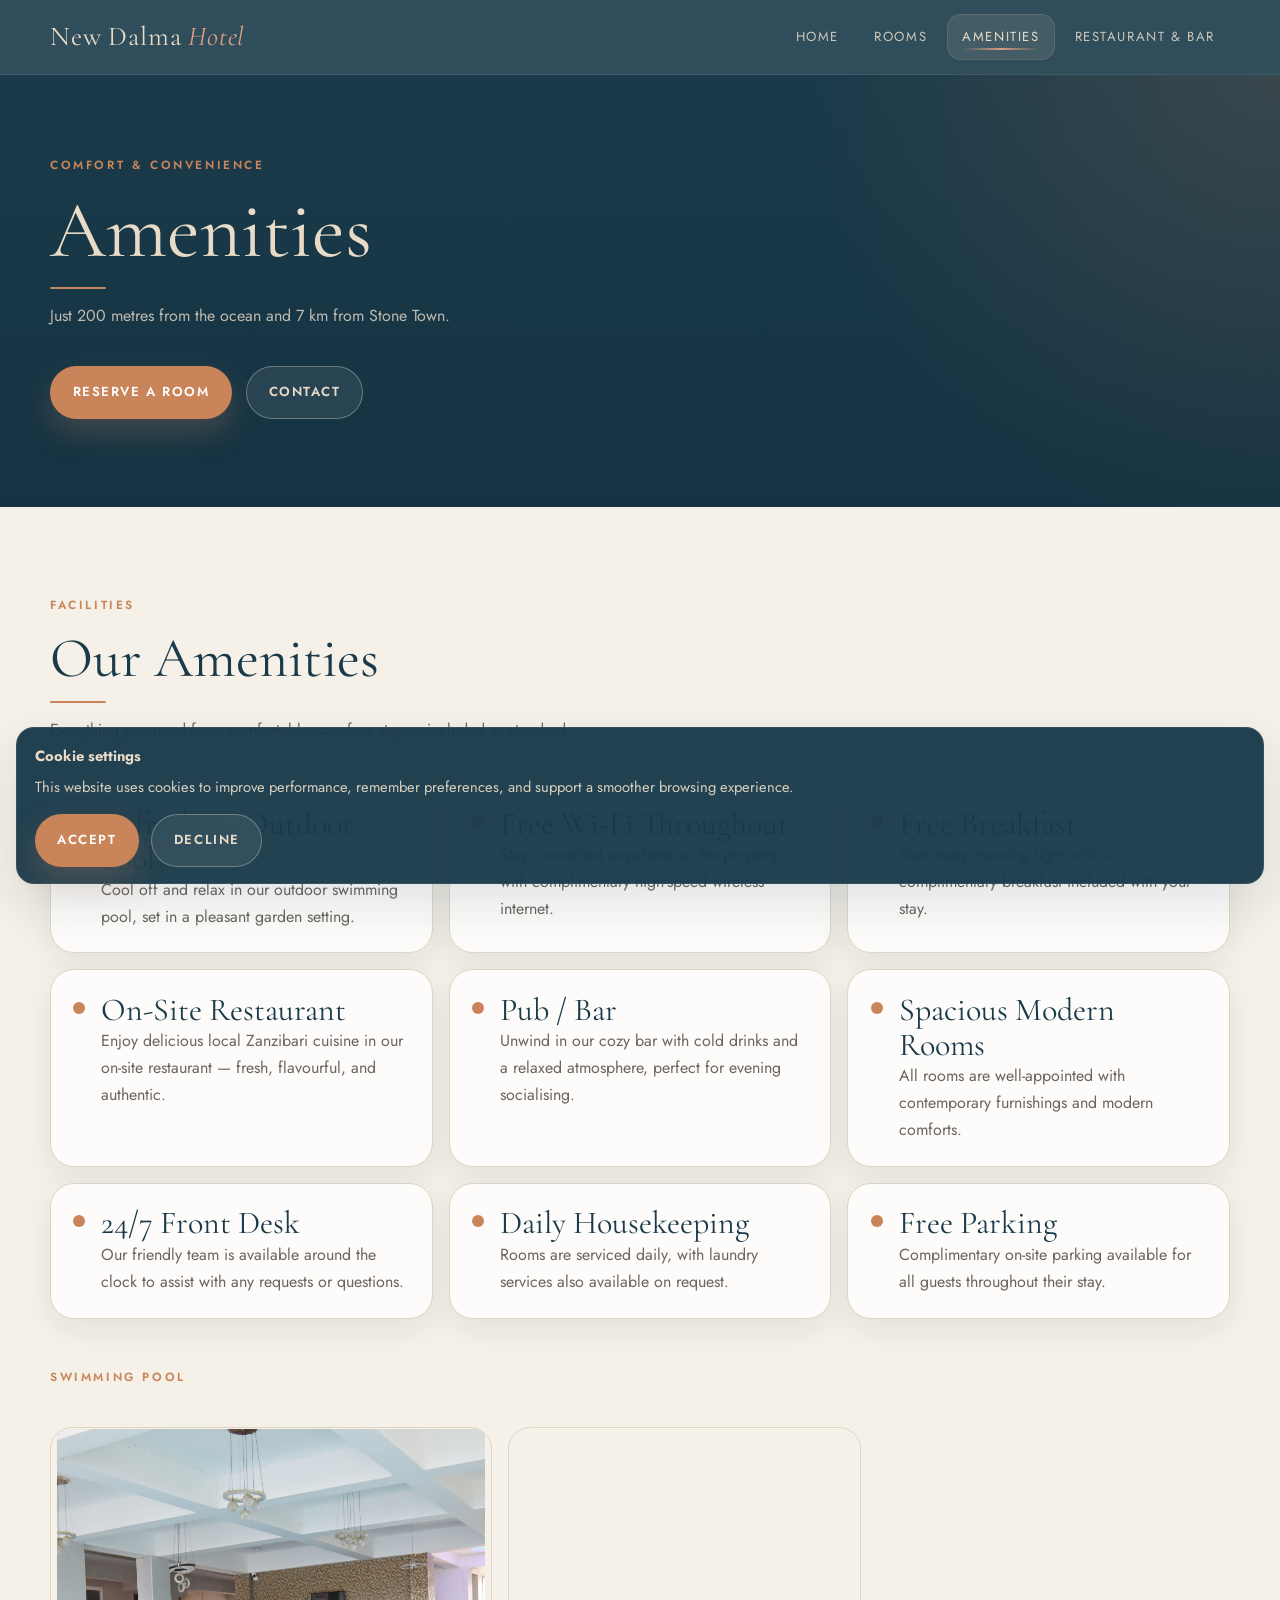
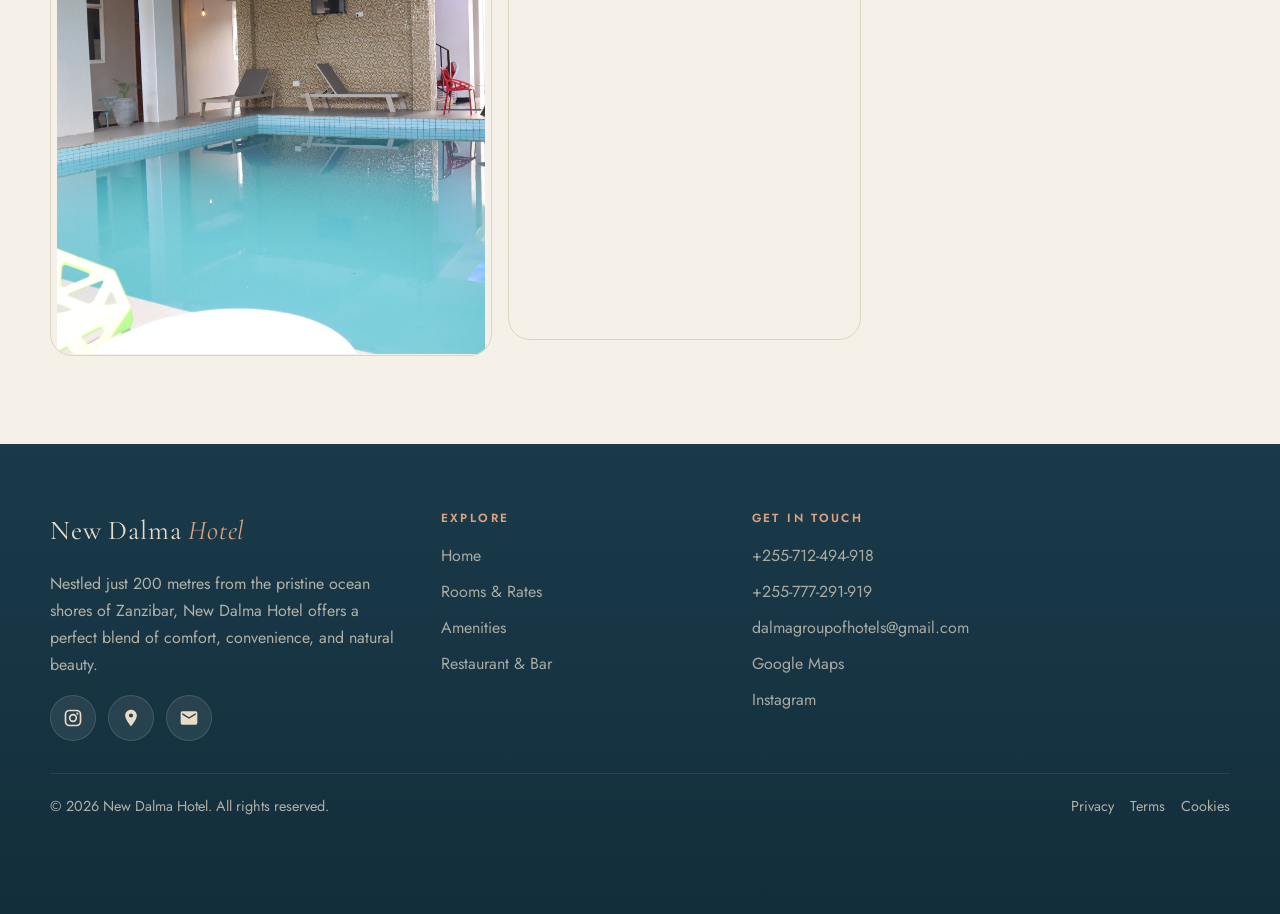
==== commit d18c2bae: "Add files via upload" ====
--- a/amenities.html
+++ b/amenities.html
@@ -52,6 +52,11 @@
     ]
   }
   </script>
+
+<link rel="icon" type="image/x-icon" href="favicon.ico"/>
+<link rel="icon" type="image/png" sizes="32x32" href="favicon-32.png"/>
+<link rel="icon" type="image/png" sizes="192x192" href="favicon-192.png"/>
+<link rel="apple-touch-icon" sizes="512x512" href="apple-touch-icon.png"/>
 <link href="shared.css" rel="stylesheet"/></head><body><a class="skip-link" href="#main-content">Skip to content</a><header aria-label="Main header" class="site-header">
 <div class="container nav-wrap">
 <a aria-label="New Dalma Hotel home" class="brand" href="index.html">New Dalma <span>Hotel</span></a>
--- a/shared.css
+++ b/shared.css
@@ -463,6 +463,11 @@
     .gallery-item:hover img,
     .room-gallery-item:hover img,
     .dining-gallery-item:hover img { transform: scale(1.08); }
+    .gallery-item img,
+    .room-gallery-item img,
+    .dining-gallery-item img,
+    .room-media img,
+    .image-card img { cursor: pointer; }
     .gallery-item::after,
     .room-gallery-item::after,
     .dining-gallery-item::after {
@@ -874,16 +879,29 @@
     }
     .lightbox.open,
     .dialog-backdrop.open { display: flex; }
+    @keyframes lightboxCloseIn {
+      from { opacity: 0; transform: scale(.5) rotate(-90deg); }
+      to   { opacity: 1; transform: scale(1)  rotate(0deg); }
+    }
     .lightbox-box {
       position: relative;
       width: min(1100px, 100%);
+      max-height: calc(100vh - 2rem);
+      display: flex;
+      align-items: center;
+      justify-content: center;
     }
     .lightbox-img {
-      width: 100%;
+      display: block;
+      width: auto;
+      max-width: 100%;
       max-height: 82vh;
+      height: auto;
       object-fit: contain;
       border-radius: 26px;
       background: rgba(255,255,255,.04);
+      margin-inline: auto;
+      box-shadow: 0 18px 50px rgba(0,0,0,.24);
     }
     .modal-box {
       width: min(680px, 100%);
@@ -921,6 +939,29 @@
       position: absolute;
       top: .75rem;
       right: .75rem;
+      font-size: 1.35rem;
+      backdrop-filter: blur(8px);
+      background: rgba(8, 20, 29, .35);
+      border: 1px solid rgba(255,255,255,.18);
+      box-shadow: 0 4px 20px rgba(0,0,0,.18);
+      opacity: 0;
+      transform: scale(.5);
+      transition: opacity 280ms ease, transform 280ms cubic-bezier(.34,1.56,.64,1),
+                  background 220ms ease, border-color 220ms ease, box-shadow 220ms ease;
+    }
+    .lightbox.open .lightbox-close {
+      animation: lightboxCloseIn 400ms cubic-bezier(.34,1.56,.64,1) 120ms both;
+    }
+    .lightbox-close:hover {
+      background: rgba(255,255,255,.18);
+      border-color: rgba(255,255,255,.35);
+      box-shadow: 0 6px 28px rgba(0,0,0,.22);
+      transform: scale(1.1);
+    }
+    .lightbox-close:active {
+      transform: scale(.92);
+      background: rgba(255,255,255,.12);
+      transition-duration: 80ms;
     }
 
     .back-to-top {
@@ -1056,3 +1097,190 @@
     .page-hero .container { position: relative; z-index: 1; }
     .page-hero p { color: rgba(232, 220, 200, .8); max-width: 60ch; }
     .page-hero .hero-actions { margin-top: 1.5rem; }
+
+
+    body {
+      opacity: 0;
+      transform: translateY(14px);
+      transition: opacity 420ms ease, transform 420ms ease;
+    }
+    body.page-ready {
+      opacity: 1;
+      transform: none;
+    }
+    body::before {
+      content: "";
+      position: fixed;
+      inset: 0;
+      background: linear-gradient(180deg, rgba(26,58,74,.16), rgba(26,58,74,.05));
+      opacity: 0;
+      pointer-events: none;
+      transition: opacity 320ms ease;
+      z-index: 3000;
+    }
+    body.is-leaving::before {
+      opacity: 1;
+    }
+    body.is-leaving {
+      opacity: 0;
+      transform: translateY(16px);
+    }
+
+    .text-animated {
+      opacity: 0;
+      transform: translateY(22px);
+      animation: textLift 700ms cubic-bezier(.2,.8,.2,1) forwards;
+      animation-delay: var(--stagger-delay, 0ms);
+      will-change: transform, opacity;
+    }
+
+    .hero-copy .text-animated,
+    .hero-stats .text-animated,
+    .page-hero .text-animated {
+      animation-duration: 820ms;
+    }
+
+    @keyframes textLift {
+      from {
+        opacity: 0;
+        transform: translateY(22px);
+      }
+      to {
+        opacity: 1;
+        transform: translateY(0);
+      }
+    }
+
+    .feature-card,
+    .room-card,
+    .amenity-card,
+    .info-card,
+    .contact-form-card,
+    .image-card,
+    .gallery-item,
+    .room-gallery-item,
+    .dining-gallery-item,
+    .stat-card,
+    .checkin-item,
+    .hero-actions .btn,
+    .hero-actions .btn-secondary,
+    .nav-list a,
+    .social-link {
+      transition: transform var(--transition), box-shadow var(--transition), background var(--transition), border-color var(--transition), color var(--transition), opacity var(--transition);
+    }
+
+    .feature-card:hover,
+    .room-card:hover,
+    .amenity-card:hover,
+    .info-card:hover,
+    .contact-form-card:hover,
+    .gallery-item:hover,
+    .room-gallery-item:hover,
+    .dining-gallery-item:hover,
+    .checkin-item:hover {
+      transform: translateY(-6px);
+      box-shadow: var(--shadow-soft);
+    }
+
+    .hero-copy h1,
+    .page-hero h1,
+    .section-header h2,
+    .section-header h3 {
+      text-wrap: balance;
+    }
+
+    @media (prefers-reduced-motion: reduce) {
+      html { scroll-behavior: auto; }
+      body,
+      body::before,
+      .text-animated,
+      .hero-slide,
+      .image-card img,
+      .feature-card,
+      .room-card,
+      .amenity-card,
+      .info-card,
+      .contact-form-card,
+      .gallery-item,
+      .room-gallery-item,
+      .dining-gallery-item,
+      .checkin-item,
+      .hero-actions .btn,
+      .hero-actions .btn-secondary,
+      .nav-list a,
+      .social-link {
+        animation: none !important;
+        transition: none !important;
+        transform: none !important;
+        opacity: 1 !important;
+      }
+    }
+
+
+    .type-target {
+      will-change: contents, opacity, transform;
+    }
+    .type-target.typing,
+    .type-target.typed {
+      opacity: 1;
+      transform: none;
+    }
+    .type-target.typing::after {
+      content: "";
+      display: inline-block;
+      width: 1px;
+      height: 1em;
+      margin-left: .08em;
+      vertical-align: -0.1em;
+      background: currentColor;
+      animation: blinkCursor .8s steps(1, end) infinite;
+    }
+    @keyframes blinkCursor {
+      0%, 49% { opacity: 1; }
+      50%, 100% { opacity: 0; }
+    }
+
+    .nav-list a {
+      position: relative;
+      transition: transform var(--transition), background var(--transition), color var(--transition), box-shadow var(--transition);
+    }
+    .nav-list a::after {
+      content: "";
+      position: absolute;
+      left: 1rem;
+      right: 1rem;
+      bottom: .65rem;
+      height: 2px;
+      border-radius: 999px;
+      background: linear-gradient(90deg, transparent, rgba(223, 160, 128, .95), transparent);
+      transform: scaleX(.35);
+      opacity: 0;
+      transform-origin: center;
+      transition: transform var(--transition), opacity var(--transition);
+    }
+    .nav-list a:hover {
+      transform: translateY(-3px) scale(1.03);
+      background: rgba(232, 220, 200, .12);
+      color: var(--sand);
+      box-shadow: 0 14px 24px rgba(0, 0, 0, .12);
+    }
+    .nav-list a:hover::after,
+    .nav-list a.active::after {
+      opacity: 1;
+      transform: scaleX(1);
+    }
+    .nav-list a.active {
+      background: rgba(232, 220, 200, .1);
+      color: var(--sand);
+      box-shadow: inset 0 0 0 1px rgba(223, 160, 128, .18);
+    }
+
+    @media (prefers-reduced-motion: reduce) {
+      .type-target.typing::after {
+        animation: none;
+      }
+      .nav-list a,
+      .nav-list a::after {
+        transition: none;
+      }
+    }
